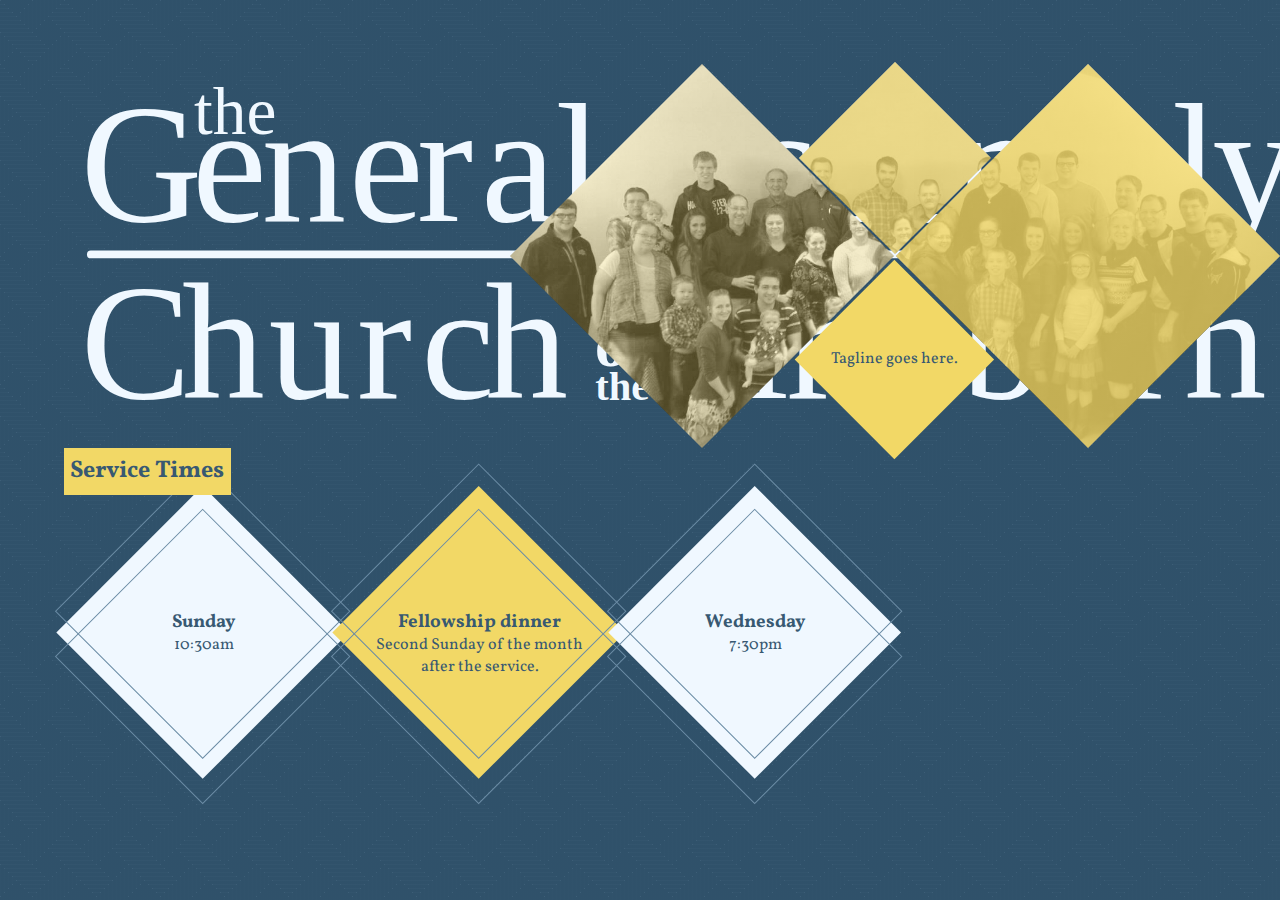
==== index.html @ 7e78c0d9 "Added triangles designs" ====
<!DOCTYPE html>
<html lang="en">
	<head>
	<meta charset="utf-8">
	<meta name="viewport" content="width=device-width, initial-scale=1">
	<link rel="stylesheet" type="text/css" href="/_styles/styles.css">
	<link href="https://fonts.googleapis.com/css?family=Vollkorn:400,700" rel="stylesheet">
	</head>
	<body>
		<header id="site-header">
			<img class="logo" src="_images/logo.svg">
		</header>
		<main>
			<!--<div id="hero">
				<img class="hero-img" src="_images/hero-home.jpeg">
				<div class="overlay">
					<p>We've begun our church building project!</p>
					<p>Donate to help us complete it.</p>
					<button>Donate</button>
				</div>
			</div>-->
			<div class="diamonds">
				<div class="d1"></div>
				<div class="d2"></div>
				<div class="d3"></div>
				<div class="d4">
					<div>
					<p>Tagline goes here.</p>
					</div>
				</div>
			</div>
			<div>
				<h2>Service Times</h2>
				<table class="diamonds-table">
				  <tr>
				    <td><div><h3>Sunday</h3></div></td>
				    <td><div><p>10:30am</p></div></td>
				  </tr>
				  <tr>
				    <td><div><h3>Wednesday</h3></div></td>
				    <td><div><p>7:30pm</p></div></td>
				  </tr>
				  <tr>
				    <td><div><h3>Fellowship dinner</h3></div></td>
				    <td><div><p>Second Sunday of the month after the service.</p></div></td>
				  </tr>
				</table>
			</div>
			<!--<div class="diamonds">
				<div class="vcard">
					<h2>Location</h2>
				  <p class="org"><strong>The General Assembly and Church of the Firstborn</strong></p>
				  <p class="adr">
				    <span class="street-address">305 S 8th St.</span>
				    <span class="locality">Yale</span>, 
				    <span class="region">Oaklahoma</span>
				    <span class="postal-code">74085</span>
				 	</p>
				</div>
				<div>
				 	<iframe src="https://www.google.com/maps/embed?pb=!1m18!1m12!1m3!1d3223.251184837638!2d-96.71111628472934!3d36.111737780096064!2m3!1f0!2f0!3f0!3m2!1i1024!2i768!4f13.1!3m3!1m2!1s0x87b13fa9a3fd75c5%3A0x2003d15800d195f0!2sGeneral+Assembly+and+Church+of+the+Firstborn!5e0!3m2!1sen!2sus!4v1497456860433" width="100%" height="450" frameborder="0" style="border:0" allowfullscreen></iframe>
				 </div>
			</div>
			<div>
				<h2>Bishops</h2>
				<ul>
					<li>Bro David Eller</li>
					<li>Bro David Thompson</li>
					<li>Bro Devin Greenfield</li>
				</ul>
			</div>-->
			<!--<div id="beliefs">
				<h2>We Believe</h2>
				<table>
				  <tr>
				    <td>The name of God's church is recognized in heaven</td>
				    <td>Hebrews 12:23</td>
				  </tr>
				  <tr>
				    <td>Jesus talking to Peter about the church</td>
				    <td>Matthew 16:15-20</td>
				  </tr>
				  <tr>
				    <td>Born of water and the Spirit</td>
				    <td>John 3:1-8</td>
				  </tr>
				  <tr>
				    <td>Repentence and baptism</td>
				    <td>Acts 2:38-39</td>
				  </tr>
				  <tr>
				    <td>Baptism</td>
				    <td>Matthew 28:18-20</td>
				  </tr>
				  <tr>
				    <td>Holy Ghost given by laying on of the Apostles' hands</td>
				    <td>Acts 19:1-8, Acts 8:1-24</td>
				  </tr>
				  <tr>
				    <td>Foot washing</td>
				    <td>John 13:1-18</td>
				  </tr>
				  <tr>
				    <td>Nine spiritual gifts</td>
				    <td>1 Corinthians 12:8-10</td>
				  </tr>
				  <tr>
				    <td>If sick, call for the elders</td>
				    <td>2 Corinthians 13:12, 1 Thessalonians 5:26</td>
				  </tr>
				  <tr>
				    <td>Meekness</td>
				    <td>Matthew 5:1-20</td>
				  </tr>
				  <tr>
				    <td>Five ministering gifts: apostles, prophets, evangelists, pastors, and teachers</td>
				    <td>Ephesians 4:11-17</td>
				  </tr>
				  <tr>
				    <td>Penalty for adding to or taking from the Word</td>
				    <td>Revelation 22:18-21</td>
				  </tr>
				  <tr>
				    <td>Faith comes by hearing</td>
				    <td>Romans 10:9-18</td>
				  </tr>
				  <tr>
				    <td>Be doers of the Word</td>
				    <td>James 1:21-27</td>
				  </tr>
				  <tr>
				    <td>If you love Jesus keep his commandments</td>
				    <td>John 14:15-21</td>
				  </tr>
				  <tr>
				    <td>Principles of the doctrine of Christ</td>
				    <td>Hebrews 6:1-3</td>
				  </tr>
				  <tr>
				    <td>One straight and narrow way</td>
				    <td>Matthew 7:13-27</td>
				  </tr>
				  <tr>
				    <td>The five signs that follow the believers</td>
				    <td>Mark 16:17-18</td>
				  </tr>
				  <tr>
				    <td>The Lord cometh quickly</td>
				    <td>Revelation 22:7-14</td>
				  </tr>
				</table>
			</div>-->
		</main>
		<footer>
		</footer>
		<script>
			var refTagger = {
				settings: {
					bibleVersion: "KJV",			
					socialSharing: []
				}
			};
			(function(d, t) {
				var g = d.createElement(t), s = d.getElementsByTagName(t)[0];
				g.src = "//api.reftagger.com/v2/RefTagger.js";
				s.parentNode.insertBefore(g, s);
			}(document, "script"));
		</script>
	</body>
</html>
---- _styles/styles.css ----
* {
	-webkit-margin-before: 0;
  -webkit-margin-after: 0;
}
body {
	margin: 0;
	font-family: 'Vollkorn', serif;
	background: linear-gradient(
      rgba(47,89,120, .8),
      rgba(47,89,120, .8)
    ), url(../_images/pixel-weave.png);
	/*display: flex;
	flex-wrap: wrap;*/
}
main {
	width: 100%;
	/*display: flex;
	flex-wrap: wrap;
	justify-content: space-around;*/
}
h2 {
  position: relative;
  z-index: 1;
  left: 5%;
  color: #385972;
  background-color: #F2D866;
  padding: .4rem;
  display: inline-block;
}
.diamonds {
	margin-top: 4rem;
	padding-bottom: 30%;
  width: 100%;
}
.d1, .d2, .d3 {
	background-size: 200%;
  background-image: url(../_images/congregation.jpg);
  width: 30%;
  padding-bottom: 30%;
  display: inline-block;
  position: absolute;
  clip-path: polygon(50% 0%, 100% 50%, 50% 100%, 0% 50%);
}
.d1 {
	background: linear-gradient(
      rgba(242,216,102,.3),
      rgba(242,216,102,.3)
    ), url(../_images/congregation.jpg);
	background-size: 200%;
	background-position: left center;
  right: 30%;
  margin-right: 2px;
}
.d2 {
	background: linear-gradient(
      rgba(242,216,102,.7),
      rgba(242,216,102,.7)
    ), url(../_images/congregation.jpg);
	background-size: 400%;
  background-position: center 24.4%;
  width: 15%;
  padding-bottom: 15%;
  right: 22.5%;
  margin-top: -2px;
  margin-right: 1px;
}
.d3 {
	background: linear-gradient(
      rgba(242,216,102,.8),
      rgba(242,216,102,.8)
    ), url(../_images/congregation.jpg);
	background-size: 200%;
	background-position: center right;
	right: 0;
}
.d4 {
	display: inline-block;
  position: absolute;
  background: #F2D866;
  transform: rotate(45deg);
  width: 11%;
  padding-bottom: 11%;
  right: 24.6%;
  margin-top: 17.6%;
}
.d4 > div {
	color: #385972;
  display: flex;
  flex-direction: column;
  justify-content: center;
  position: absolute;
  width: 100%;
  height: 100%;
  transform: rotate(-45deg);
  text-align: center;
}
.diamonds-table {
	display: block;
	margin-left: 4rem;
	margin-right: 4rem;
}
.diamonds-table tbody {
	display: flex;

}
.diamonds-table tr {
	margin: 3%;
  display: inline-block;
  background-color: aliceblue;
  width: 18%;
  padding-bottom: 18%;
  position: relative;
  transform: rotate(45deg);
}
.diamonds-table tr:before, .diamonds-table tr:after {
  content: "";
  border: #6B8CA5 solid 1px;
  position: fixed;
  height: 100%;
  width: 100%;
  clip-path: none;
  margin: 1rem;
}
.diamonds-table tr:after {
	margin: -1rem;
}
.diamonds-table tr:first-of-type {
  order: 1;
}
.diamonds-table tr:nth-of-type(2) {
  order: 3;
}
.diamonds-table tr:last-of-type {
  order: 2;
  background-color: #F2D866;
}

.diamonds-table td {
	color: #385972;
	height: 100%;
  width: 100%;
  position: absolute;
  text-align: center;
  vertical-align: text-bottom;
  transform: rotate(-45deg);
}
.diamonds-table td > div {
	position: absolute;
  height: 50%;
  width: 100%;
  display: flex;
  flex-direction: column;
  justify-content: flex-end;
}
.diamonds-table td:last-child > div {
	justify-content: flex-start;
	bottom: 0;
}
#site-header {
	display: flex;
	position: absolute;
  width: 100%;
  left: 4%;
}
#site-header .logo {
	flex-basis: 20%;
	margin: 1rem;
}
#hero {
	flex-basis: 100%;
}
.hero-img {
	width: 100%;
  height: 100vh;
  object-fit: cover;
}
.overlay {
  position: absolute;
  right: 0;
  bottom: 0;
  width: auto;
  margin: 2rem;
  padding: 2rem;
  background-color: rgba(0,0,0,.6);
  color: #fff;
}
main > div {
	flex-basis: 28%;
}
#beliefs {
	flex-basis: 94%;
}
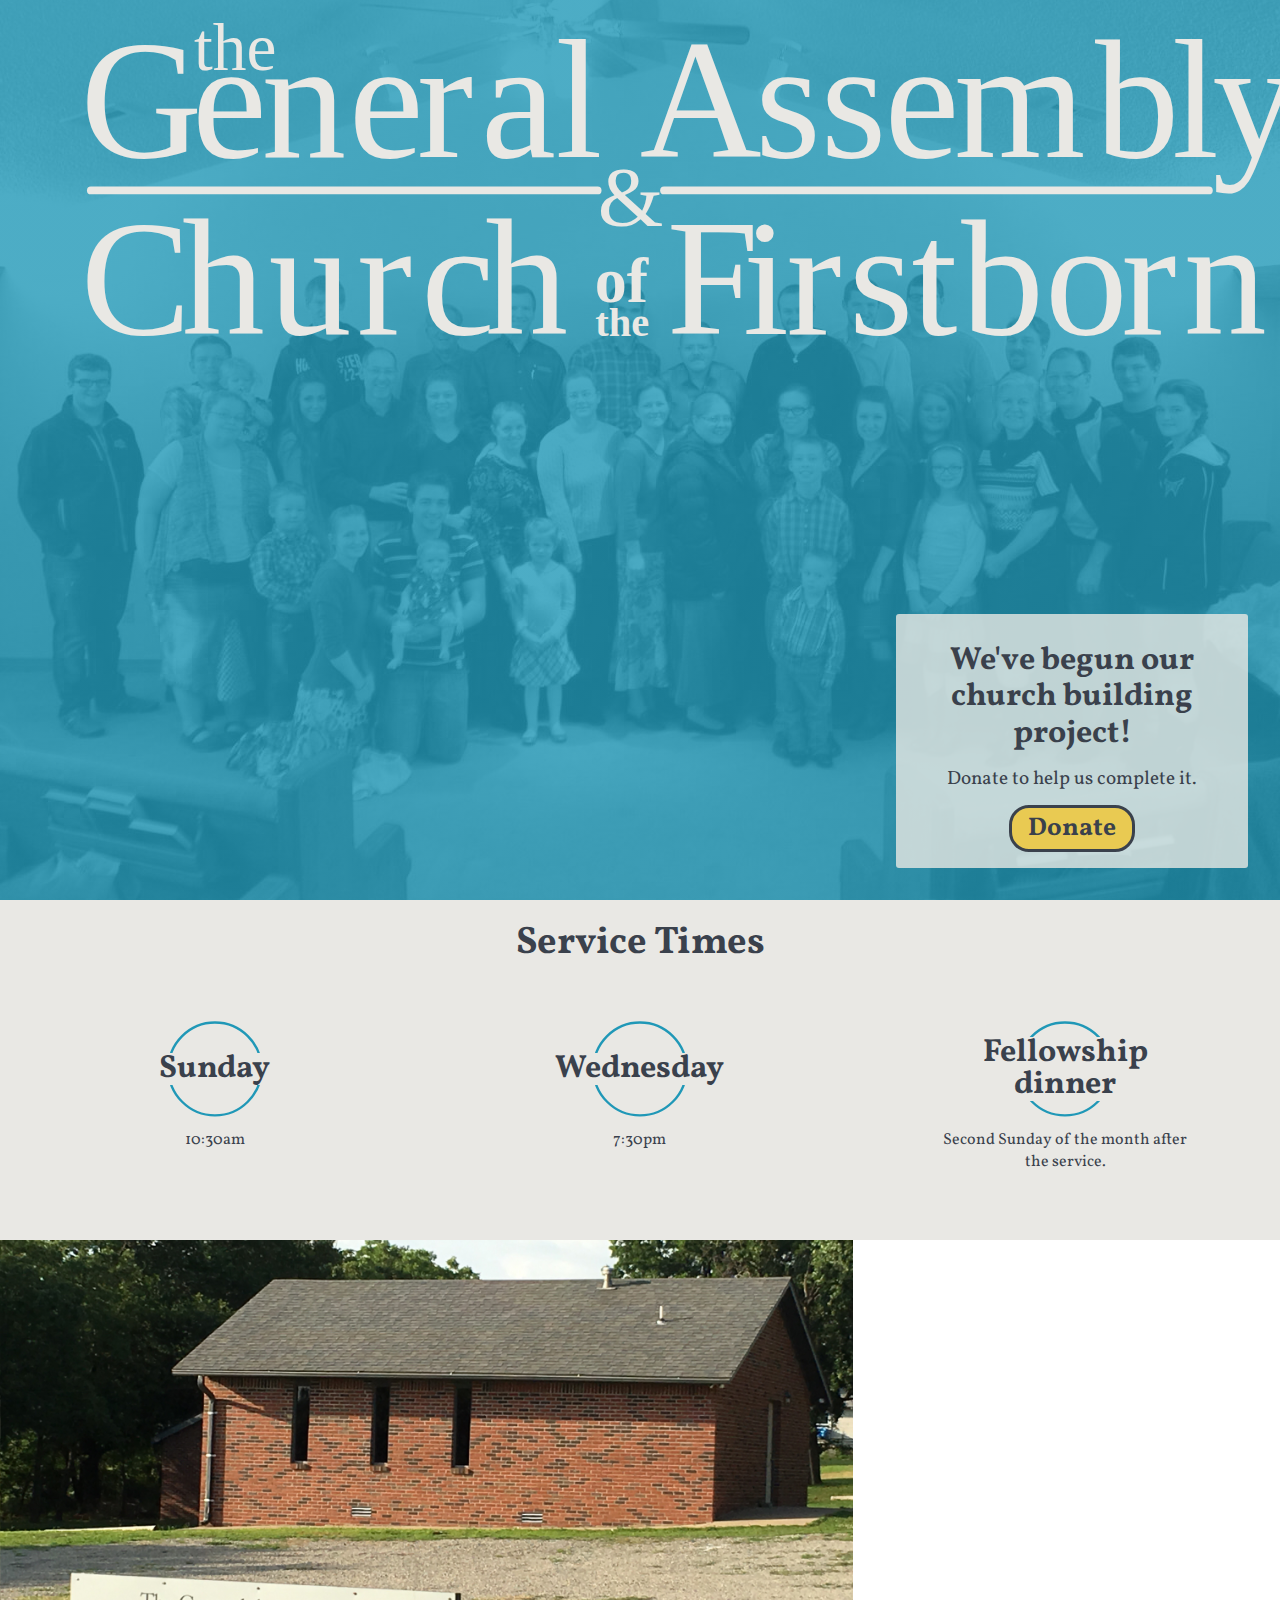
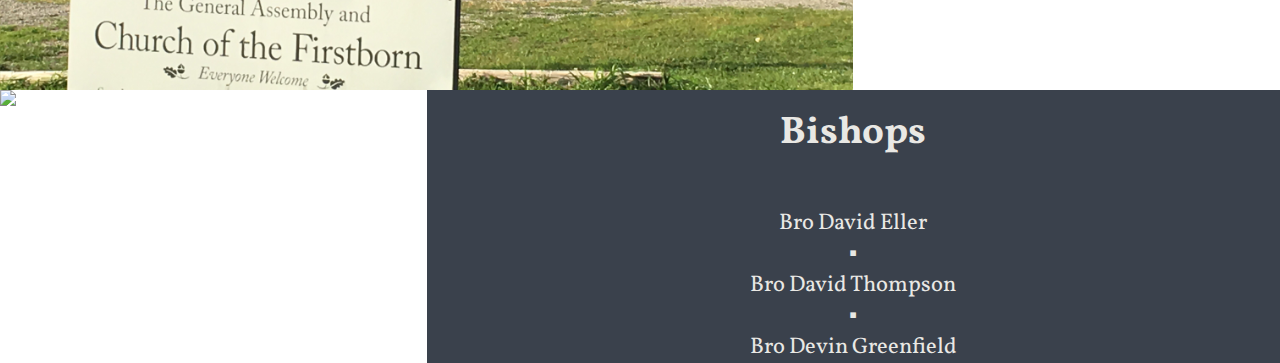
==== commit 77f37833: "Removed traingles" ====
--- a/index.html
+++ b/index.html
@@ -11,64 +11,44 @@
 			<img class="logo" src="_images/logo.svg">
 		</header>
 		<main>
-			<!--<div id="hero">
-				<img class="hero-img" src="_images/hero-home.jpeg">
+			<div id="hero">
 				<div class="overlay">
-					<p>We've begun our church building project!</p>
+					<p><strong>We've begun our church building project!</strong></p>
 					<p>Donate to help us complete it.</p>
 					<button>Donate</button>
 				</div>
-			</div>-->
-			<div class="diamonds">
-				<div class="d1"></div>
-				<div class="d2"></div>
-				<div class="d3"></div>
-				<div class="d4">
-					<div>
-					<p>Tagline goes here.</p>
-					</div>
-				</div>
 			</div>
-			<div>
+			<div id="services">
 				<h2>Service Times</h2>
-				<table class="diamonds-table">
+				<table>
 				  <tr>
 				    <td><div><h3>Sunday</h3></div></td>
-				    <td><div><p>10:30am</p></div></td>
+				    <td><p>10:30am</p></td>
 				  </tr>
 				  <tr>
 				    <td><div><h3>Wednesday</h3></div></td>
-				    <td><div><p>7:30pm</p></div></td>
+				    <td><p>7:30pm</p></td>
 				  </tr>
 				  <tr>
 				    <td><div><h3>Fellowship dinner</h3></div></td>
-				    <td><div><p>Second Sunday of the month after the service.</p></div></td>
+				    <td><p>Second Sunday of the month after the service.</p></td>
 				  </tr>
 				</table>
 			</div>
-			<!--<div class="diamonds">
-				<div class="vcard">
-					<h2>Location</h2>
-				  <p class="org"><strong>The General Assembly and Church of the Firstborn</strong></p>
-				  <p class="adr">
-				    <span class="street-address">305 S 8th St.</span>
-				    <span class="locality">Yale</span>, 
-				    <span class="region">Oaklahoma</span>
-				    <span class="postal-code">74085</span>
-				 	</p>
-				</div>
-				<div>
-				 	<iframe src="https://www.google.com/maps/embed?pb=!1m18!1m12!1m3!1d3223.251184837638!2d-96.71111628472934!3d36.111737780096064!2m3!1f0!2f0!3f0!3m2!1i1024!2i768!4f13.1!3m3!1m2!1s0x87b13fa9a3fd75c5%3A0x2003d15800d195f0!2sGeneral+Assembly+and+Church+of+the+Firstborn!5e0!3m2!1sen!2sus!4v1497456860433" width="100%" height="450" frameborder="0" style="border:0" allowfullscreen></iframe>
-				 </div>
+			<div id="location" class="vcard">
 			</div>
-			<div>
+			<iframe src="https://www.google.com/maps/embed?pb=!1m18!1m12!1m3!1d3223.251184837638!2d-96.71111628472934!3d36.111737780096064!2m3!1f0!2f0!3f0!3m2!1i1024!2i768!4f13.1!3m3!1m2!1s0x87b13fa9a3fd75c5%3A0x2003d15800d195f0!2sGeneral+Assembly+and+Church+of+the+Firstborn!5e0!3m2!1sen!2sus!4v1497456860433" width="100%" height="450" frameborder="0" style="border:0" allowfullscreen></iframe>
+			<div id="bishops-photo">
+				<img src="/_images/bishops.jpg">
+			</div>
+			<div id="bishops-list">
 				<h2>Bishops</h2>
 				<ul>
 					<li>Bro David Eller</li>
 					<li>Bro David Thompson</li>
 					<li>Bro Devin Greenfield</li>
 				</ul>
-			</div>-->
+			</div>
 			<!--<div id="beliefs">
 				<h2>We Believe</h2>
 				<table>
--- a/_styles/styles.css
+++ b/_styles/styles.css
@@ -2,159 +2,46 @@
 	-webkit-margin-before: 0;
   -webkit-margin-after: 0;
 }
+img {
+	max-width: 100%;
+	width: 100%;
+}
 body {
 	margin: 0;
 	font-family: 'Vollkorn', serif;
-	background: linear-gradient(
+	/*background: linear-gradient(
       rgba(47,89,120, .8),
       rgba(47,89,120, .8)
-    ), url(../_images/pixel-weave.png);
-	/*display: flex;
-	flex-wrap: wrap;*/
+    ), url(../_images/pixel-weave.png);*/
+	display: flex;
+	flex-wrap: wrap;
+}
+h2 {
+  text-align: center;
+  font-size: 2.4rem;
+  margin-top: 1rem;
+  margin-bottom: .6rem;
+  color: #3a414c;
+}
+button {
+	background-color: #e9ca52;
+  border-radius: 20px;
+  border: 3px solid #3a414c;
+  font-size: 1.6rem;
+  padding: .2rem 1rem;
+  font-family: 'Vollkorn', serif;
+  font-weight: bold;
+  color: #3a414c;
 }
 main {
 	width: 100%;
-	/*display: flex;
+	display: flex;
 	flex-wrap: wrap;
-	justify-content: space-around;*/
+	justify-content: space-around;
 }
-h2 {
-  position: relative;
-  z-index: 1;
-  left: 5%;
-  color: #385972;
-  background-color: #F2D866;
-  padding: .4rem;
-  display: inline-block;
-}
-.diamonds {
-	margin-top: 4rem;
-	padding-bottom: 30%;
-  width: 100%;
-}
-.d1, .d2, .d3 {
-	background-size: 200%;
-  background-image: url(../_images/congregation.jpg);
-  width: 30%;
-  padding-bottom: 30%;
-  display: inline-block;
-  position: absolute;
-  clip-path: polygon(50% 0%, 100% 50%, 50% 100%, 0% 50%);
-}
-.d1 {
-	background: linear-gradient(
-      rgba(242,216,102,.3),
-      rgba(242,216,102,.3)
-    ), url(../_images/congregation.jpg);
-	background-size: 200%;
-	background-position: left center;
-  right: 30%;
-  margin-right: 2px;
-}
-.d2 {
-	background: linear-gradient(
-      rgba(242,216,102,.7),
-      rgba(242,216,102,.7)
-    ), url(../_images/congregation.jpg);
-	background-size: 400%;
-  background-position: center 24.4%;
-  width: 15%;
-  padding-bottom: 15%;
-  right: 22.5%;
-  margin-top: -2px;
-  margin-right: 1px;
-}
-.d3 {
-	background: linear-gradient(
-      rgba(242,216,102,.8),
-      rgba(242,216,102,.8)
-    ), url(../_images/congregation.jpg);
-	background-size: 200%;
-	background-position: center right;
-	right: 0;
-}
-.d4 {
-	display: inline-block;
-  position: absolute;
-  background: #F2D866;
-  transform: rotate(45deg);
-  width: 11%;
-  padding-bottom: 11%;
-  right: 24.6%;
-  margin-top: 17.6%;
-}
-.d4 > div {
-	color: #385972;
-  display: flex;
-  flex-direction: column;
-  justify-content: center;
-  position: absolute;
-  width: 100%;
-  height: 100%;
-  transform: rotate(-45deg);
-  text-align: center;
-}
-.diamonds-table {
-	display: block;
-	margin-left: 4rem;
-	margin-right: 4rem;
-}
-.diamonds-table tbody {
-	display: flex;
-
-}
-.diamonds-table tr {
-	margin: 3%;
-  display: inline-block;
-  background-color: aliceblue;
-  width: 18%;
-  padding-bottom: 18%;
-  position: relative;
-  transform: rotate(45deg);
-}
-.diamonds-table tr:before, .diamonds-table tr:after {
-  content: "";
-  border: #6B8CA5 solid 1px;
-  position: fixed;
-  height: 100%;
-  width: 100%;
-  clip-path: none;
-  margin: 1rem;
-}
-.diamonds-table tr:after {
-	margin: -1rem;
-}
-.diamonds-table tr:first-of-type {
-  order: 1;
-}
-.diamonds-table tr:nth-of-type(2) {
-  order: 3;
-}
-.diamonds-table tr:last-of-type {
-  order: 2;
-  background-color: #F2D866;
-}
-
-.diamonds-table td {
-	color: #385972;
-	height: 100%;
-  width: 100%;
-  position: absolute;
-  text-align: center;
-  vertical-align: text-bottom;
-  transform: rotate(-45deg);
-}
-.diamonds-table td > div {
-	position: absolute;
-  height: 50%;
-  width: 100%;
-  display: flex;
-  flex-direction: column;
-  justify-content: flex-end;
-}
-.diamonds-table td:last-child > div {
-	justify-content: flex-start;
-	bottom: 0;
+main > div, main > iframe {
+	flex: 1;
+	flex-basis: 33.333%;
 }
 #site-header {
 	display: flex;
@@ -168,11 +55,13 @@
 }
 #hero {
 	flex-basis: 100%;
-}
-.hero-img {
-	width: 100%;
-  height: 100vh;
-  object-fit: cover;
+	height: 100vh;
+	background: linear-gradient(
+      rgba(32,152,183, .8),
+      rgba(32,152,183, .8)
+    ), url('../_images/hero-home.jpg');
+	background-size: cover;
+	background-position: center;
 }
 .overlay {
   position: absolute;
@@ -180,13 +69,92 @@
   bottom: 0;
   width: auto;
   margin: 2rem;
-  padding: 2rem;
-  background-color: rgba(0,0,0,.6);
-  color: #fff;
+  padding: 1rem;
+  text-align: center;
+  background-color: rgba(233,232,228,.8);
+  color: #3a414c;
+  border-radius: 3px;
 }
-main > div {
-	flex-basis: 28%;
+.overlay p {
+	max-width: 20rem;
+  margin-top: .8rem;
+  font-size: 1.2rem;
+  margin-bottom: .8rem;
 }
-#beliefs {
-	flex-basis: 94%;
+.overlay strong {
+	font-size: 2rem;
+	line-height: 1.15;
 }
+#services {
+	flex-basis: 100%;
+	background-color: #e9e8e4;
+}
+#services table {
+	width: 100%;
+	margin-bottom: 4rem;
+  margin-top: 3rem;
+}
+#services tbody {
+	display: flex;
+	justify-content: space-around;
+}
+#services tr {
+	flex-basis: 33.333%;
+}
+#services td {
+	display: block;
+	color: #3a414c;
+	text-align: center;
+}
+#services td > div {
+  width: 100%;
+  height: 6rem;
+  display: flex;
+  flex-direction: column;
+  justify-content: center;
+  background-image: url('../_images/circle.svg');
+  background-position: center;
+  background-repeat: no-repeat;
+  background-size: contain;
+}
+#services p {
+	width: 80%;
+	max-width: 16rem;
+	margin-left: auto;
+	margin-right: auto;
+	margin-top: .6rem;
+}
+#services h3 {
+	font-size: 2rem;
+  text-align: center;
+  background: #e9e8e4;
+  line-height: 1;
+  max-width: 16rem;
+  margin-right: auto;
+  margin-left: auto;
+}
+#location {
+	flex-basis: 66.666%;
+	background: url('../_images/exterior.jpg');
+	background-size: cover;
+	background-position: center;
+}
+#bishops-list {
+	flex-basis: 66.666%;
+	background-color: #3a414c;
+	color: #e9e8e4;
+}
+#bishops-list h2 {
+	color: #e9e8e4;
+}
+#bishops-list ul {
+	list-style: none;
+	-webkit-padding-start: 0;
+	text-align: center;
+	font-size: 1.4rem;
+	margin-top: 3rem;
+}
+#bishops-list li:not(:first-of-type):before {
+	content: "\025AA";
+  display: block;
+}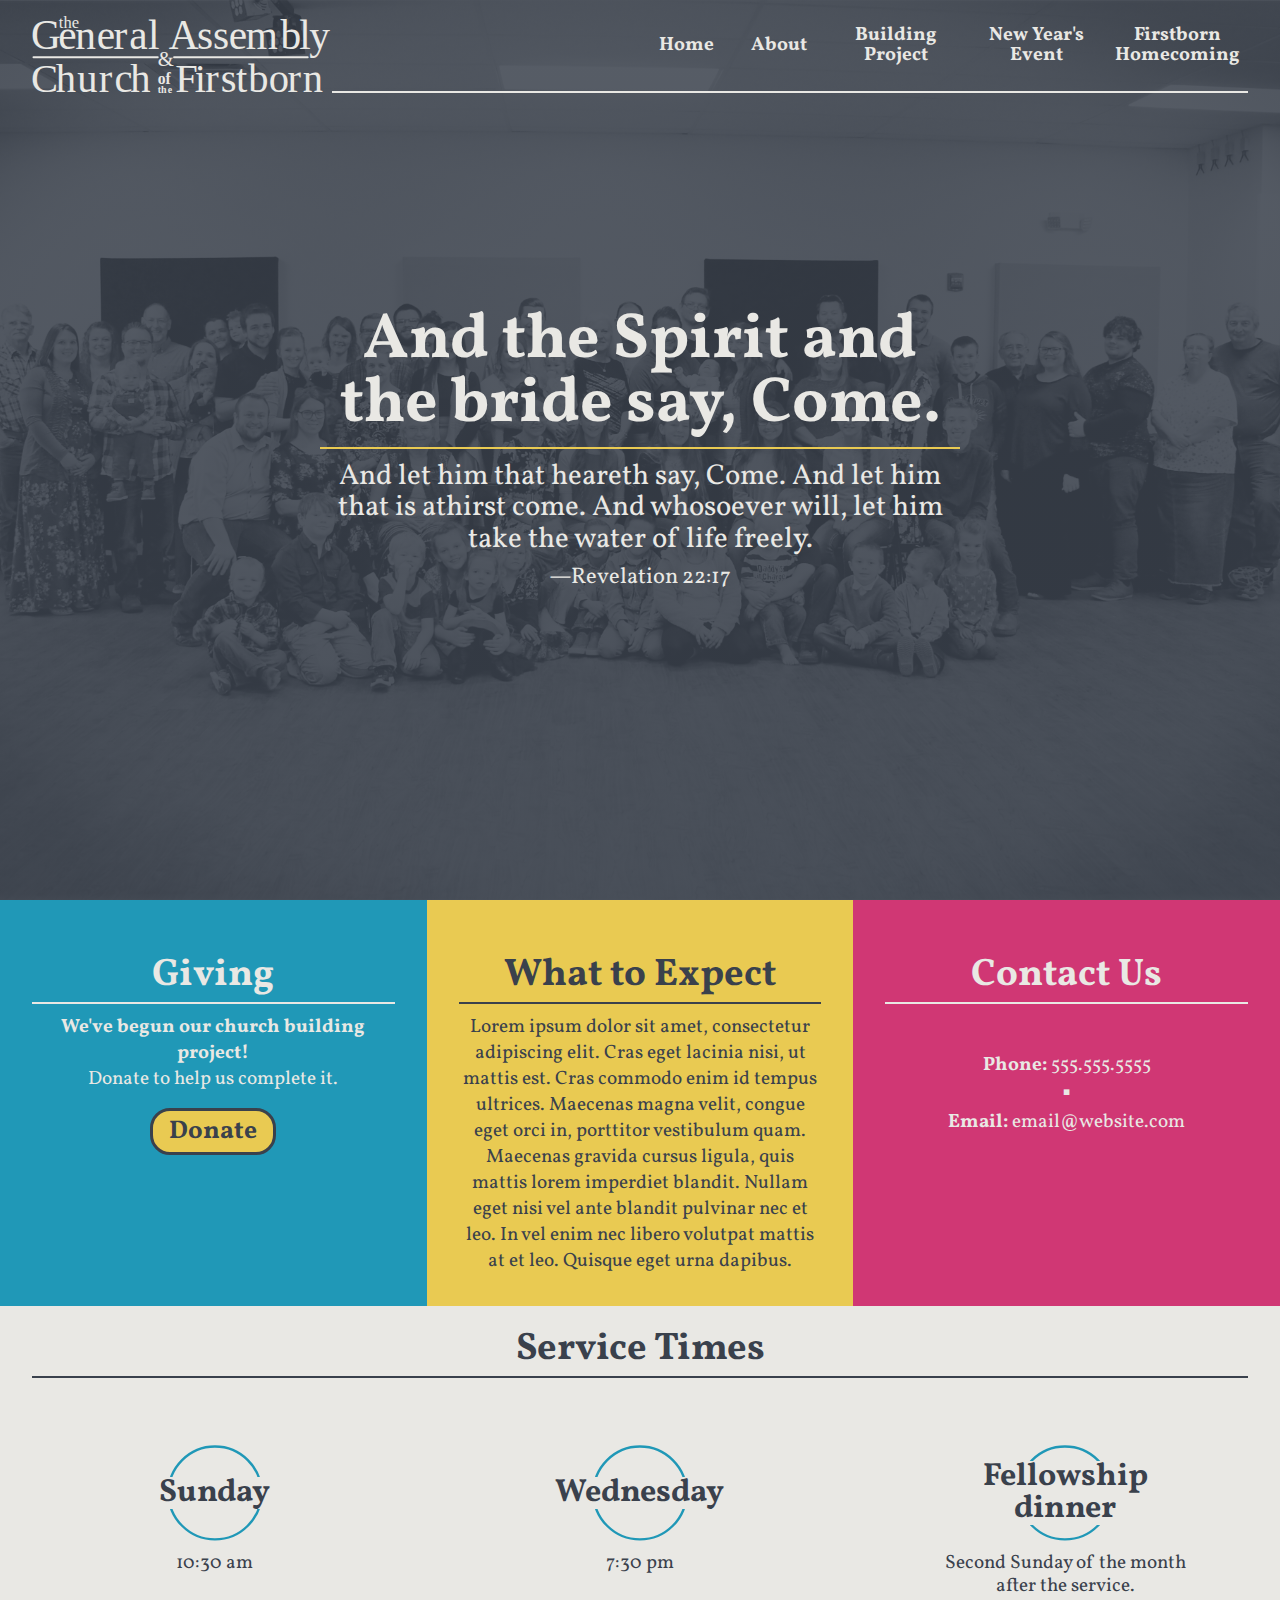
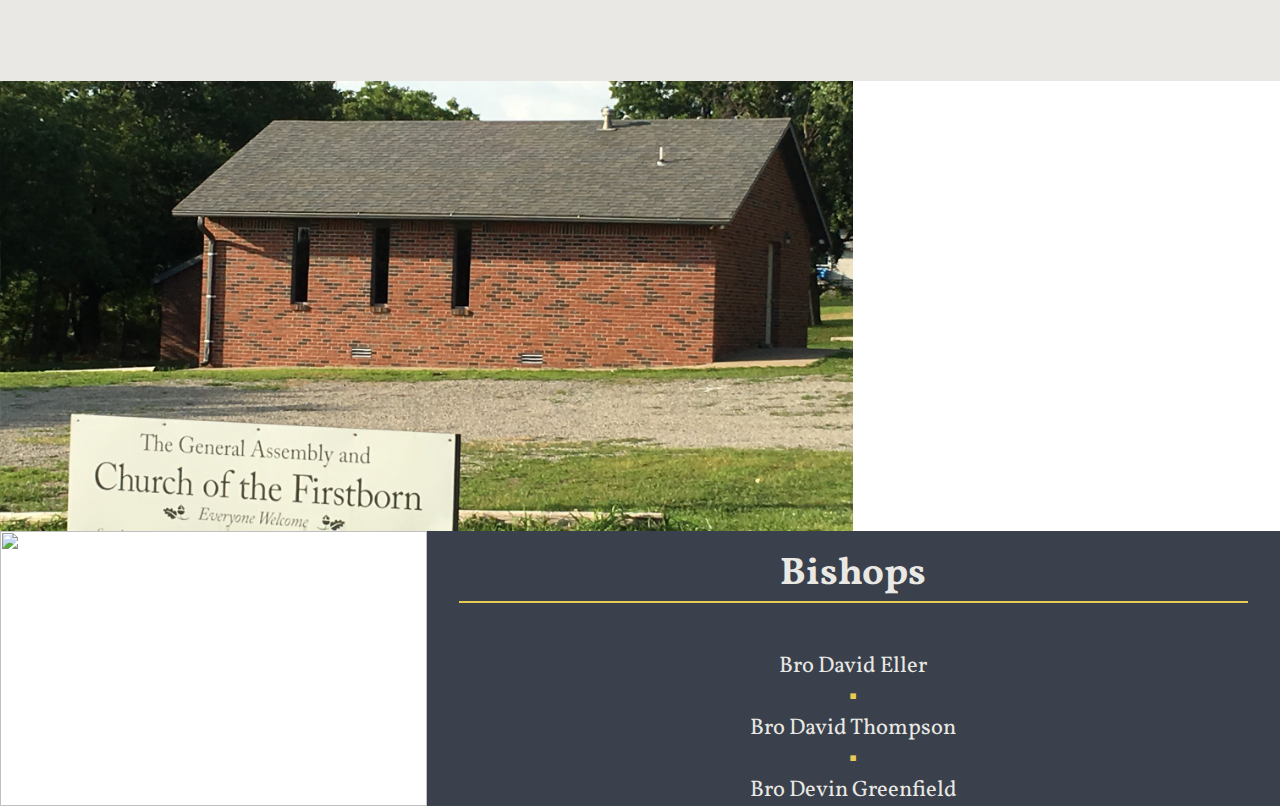
==== commit 5e0786bb: "Changed home page styles" ====
--- a/index.html
+++ b/index.html
@@ -6,16 +6,48 @@
 	<link rel="stylesheet" type="text/css" href="/_styles/styles.css">
 	<link href="https://fonts.googleapis.com/css?family=Vollkorn:400,700" rel="stylesheet">
 	</head>
-	<body>
+	<body id="home">
 		<header id="site-header">
-			<img class="logo" src="_images/logo.svg">
+			<div>
+				<a href="/" class="logo-link">
+					<img class="logo" src="/_images/logo.svg">
+				</a>
+				<nav>
+					<ul>
+						<li><a href="/">Home</a></li>
+						<li><a href="/about">About</a></li>
+						<li><a href="/building">Building Project</a></li>
+						<li><a href="/new-years">New Year's Event</a></li>
+						<li><a href="/homecoming">Firstborn Homecoming</a></li>
+					</ul>
+				</nav>
+			</div>
 		</header>
 		<main>
 			<div id="hero">
-				<div class="overlay">
+				<h1>And the Spirit and the bride say, Come.<span class="sub-title">And let him that heareth say, Come. And let him that is athirst come. And whosoever will, let him take the water of life freely.<span class="reference">&mdash;Revelation 22:17</span></span></h1>
+			</div>
+			<div class="info">
+				<div>
+					<h2>Giving</h2>
 					<p><strong>We've begun our church building project!</strong></p>
 					<p>Donate to help us complete it.</p>
 					<button>Donate</button>
+				</div>
+				<div>
+					<h2>What to Expect</h2>
+					<p>Lorem ipsum dolor sit amet, consectetur adipiscing elit. Cras eget lacinia nisi, ut mattis est. Cras commodo enim id tempus ultrices. Maecenas magna velit, congue eget orci in, porttitor vestibulum quam. Maecenas gravida cursus ligula, quis mattis lorem imperdiet blandit. Nullam eget nisi vel ante blandit pulvinar nec et leo. In vel enim nec libero volutpat mattis at et leo. Quisque eget urna dapibus.</p>
+				</div>
+				<div>
+					<h2>Contact Us</h2>
+					<ul class="list-square">
+						<li>
+							<p><strong>Phone:</strong> 555.555.5555</p>
+						</li>
+						<li>
+							<p><strong>Email:</strong> email@website.com</p>
+						</li>
+					</ul>
 				</div>
 			</div>
 			<div id="services">
@@ -23,11 +55,11 @@
 				<table>
 				  <tr>
 				    <td><div><h3>Sunday</h3></div></td>
-				    <td><p>10:30am</p></td>
+				    <td><p>10:30 am</p></td>
 				  </tr>
 				  <tr>
 				    <td><div><h3>Wednesday</h3></div></td>
-				    <td><p>7:30pm</p></td>
+				    <td><p>7:30 pm</p></td>
 				  </tr>
 				  <tr>
 				    <td><div><h3>Fellowship dinner</h3></div></td>
@@ -43,108 +75,12 @@
 			</div>
 			<div id="bishops-list">
 				<h2>Bishops</h2>
-				<ul>
+				<ul class="list-square">
 					<li>Bro David Eller</li>
 					<li>Bro David Thompson</li>
 					<li>Bro Devin Greenfield</li>
 				</ul>
 			</div>
-			<!--<div id="beliefs">
-				<h2>We Believe</h2>
-				<table>
-				  <tr>
-				    <td>The name of God's church is recognized in heaven</td>
-				    <td>Hebrews 12:23</td>
-				  </tr>
-				  <tr>
-				    <td>Jesus talking to Peter about the church</td>
-				    <td>Matthew 16:15-20</td>
-				  </tr>
-				  <tr>
-				    <td>Born of water and the Spirit</td>
-				    <td>John 3:1-8</td>
-				  </tr>
-				  <tr>
-				    <td>Repentence and baptism</td>
-				    <td>Acts 2:38-39</td>
-				  </tr>
-				  <tr>
-				    <td>Baptism</td>
-				    <td>Matthew 28:18-20</td>
-				  </tr>
-				  <tr>
-				    <td>Holy Ghost given by laying on of the Apostles' hands</td>
-				    <td>Acts 19:1-8, Acts 8:1-24</td>
-				  </tr>
-				  <tr>
-				    <td>Foot washing</td>
-				    <td>John 13:1-18</td>
-				  </tr>
-				  <tr>
-				    <td>Nine spiritual gifts</td>
-				    <td>1 Corinthians 12:8-10</td>
-				  </tr>
-				  <tr>
-				    <td>If sick, call for the elders</td>
-				    <td>2 Corinthians 13:12, 1 Thessalonians 5:26</td>
-				  </tr>
-				  <tr>
-				    <td>Meekness</td>
-				    <td>Matthew 5:1-20</td>
-				  </tr>
-				  <tr>
-				    <td>Five ministering gifts: apostles, prophets, evangelists, pastors, and teachers</td>
-				    <td>Ephesians 4:11-17</td>
-				  </tr>
-				  <tr>
-				    <td>Penalty for adding to or taking from the Word</td>
-				    <td>Revelation 22:18-21</td>
-				  </tr>
-				  <tr>
-				    <td>Faith comes by hearing</td>
-				    <td>Romans 10:9-18</td>
-				  </tr>
-				  <tr>
-				    <td>Be doers of the Word</td>
-				    <td>James 1:21-27</td>
-				  </tr>
-				  <tr>
-				    <td>If you love Jesus keep his commandments</td>
-				    <td>John 14:15-21</td>
-				  </tr>
-				  <tr>
-				    <td>Principles of the doctrine of Christ</td>
-				    <td>Hebrews 6:1-3</td>
-				  </tr>
-				  <tr>
-				    <td>One straight and narrow way</td>
-				    <td>Matthew 7:13-27</td>
-				  </tr>
-				  <tr>
-				    <td>The five signs that follow the believers</td>
-				    <td>Mark 16:17-18</td>
-				  </tr>
-				  <tr>
-				    <td>The Lord cometh quickly</td>
-				    <td>Revelation 22:7-14</td>
-				  </tr>
-				</table>
-			</div>-->
 		</main>
-		<footer>
-		</footer>
-		<script>
-			var refTagger = {
-				settings: {
-					bibleVersion: "KJV",			
-					socialSharing: []
-				}
-			};
-			(function(d, t) {
-				var g = d.createElement(t), s = d.getElementsByTagName(t)[0];
-				g.src = "//api.reftagger.com/v2/RefTagger.js";
-				s.parentNode.insertBefore(g, s);
-			}(document, "script"));
-		</script>
 	</body>
 </html>--- a/_styles/styles.css
+++ b/_styles/styles.css
@@ -15,12 +15,16 @@
     ), url(../_images/pixel-weave.png);*/
 	display: flex;
 	flex-wrap: wrap;
+	overflow-x: hidden;
+}
+main {
+	overflow: hidden;
 }
 h2 {
+	border-bottom: 2px solid #3a414c;
   text-align: center;
   font-size: 2.4rem;
-  margin-top: 1rem;
-  margin-bottom: .6rem;
+  margin: 1rem 2rem .6rem;
   color: #3a414c;
 }
 button {
@@ -31,7 +35,8 @@
   padding: .2rem 1rem;
   font-family: 'Vollkorn', serif;
   font-weight: bold;
-  color: #3a414c;
+	color: #3a414c;
+	margin: 1rem;
 }
 main {
 	width: 100%;
@@ -47,21 +52,93 @@
 	display: flex;
 	position: absolute;
   width: 100%;
-  left: 4%;
 }
 #site-header .logo {
 	flex-basis: 20%;
-	margin: 1rem;
+	margin-top: 1rem;
+}
+#site-header nav {
+	border-bottom: 2px solid #e9e8e4;
+	display: flex;
+  justify-content: flex-end;
+	align-items: center;
+	flex: 1;
+}
+#site-header > div {
+	width: 100%;
+	display: flex;
+	margin: 0 2rem;
+}
+#site-header ul {
+	list-style: none;
+	display: flex;
+	flex-wrap: wrap;
+	-webkit-padding-start: 0;
+	margin: 1rem 0;
+}
+#site-header ul a, #site-header ul a:visited {
+	font-size: 1.2rem;
+	color: #e9e8e4;
+	text-decoration: none;
+	font-weight: bold;
+}
+#site-header ul li {
+	padding: .4rem;
+	min-width: 5rem;
+	max-width: 8rem;
+	display: flex;
+	flex-direction: column;
+	justify-content: center;
+  line-height: 1;
+	text-align: center;
+	border-radius: 20px;
+}
+#site-header ul li:hover a {
+	color: #3a414c;
+}
+#site-header ul li:hover {
+	background-color: #e9ca52;
+}
+.logo-link {
+	display: flex;
+}
+h1 {
+	text-align: center;
+	color: #e9e8e4;
+	font-size: 4rem;
+	max-width: 40rem;
+	line-height: 1;
+	margin: 1rem 2rem;
+}
+.sub-title {
+	border-top: 2px solid #e9ca52;
+	margin-top: .6rem;
+	padding-top: .8rem;
+	display: block;
+	font-size: 1.8rem;
+	font-weight: normal;
+	line-height: 1.1;
+}
+.reference {
+	margin-top: .6rem;
+	display: block;
+	font-size: 1.4rem;
 }
 #hero {
 	flex-basis: 100%;
 	height: 100vh;
+}
+#home #hero {
 	background: linear-gradient(
-      rgba(32,152,183, .8),
-      rgba(32,152,183, .8)
+		rgba(58, 65, 76, .85),
+		rgba(58, 65, 76, .9)
     ), url('../_images/hero-home.jpg');
-	background-size: cover;
-	background-position: center;
+  background-size: cover;
+	background-position: center;
+	display: flex;
+	flex-direction: column;
+	justify-content: center;
+	align-items: center;
 }
 .overlay {
   position: absolute;
@@ -85,6 +162,40 @@
 	font-size: 2rem;
 	line-height: 1.15;
 }
+
+.info {
+	display: flex;
+	flex-wrap: wrap;
+}
+.info > div:nth-of-type(1) h2, .info > div:nth-of-type(3) h2 {
+	color: #e9e8e4;
+	border-bottom-color: #e9e8e4;
+}
+.info > div {
+	flex: 1;
+	padding: 2rem;
+	text-align: center;
+}
+.info > div:nth-of-type(1) {
+	background-color: rgba(32,152,183, 1);
+	color: #e9e8e4;
+}
+.info > div:nth-of-type(2) {
+	background-color: rgba(233, 202, 82, 1);
+	color: #3a414c;
+}
+.info > div:nth-of-type(3) {
+	background-color: rgba(208, 55, 116, 1);
+	color: #e9e8e4;
+}
+.info > div p {
+	font-size: 1.2rem;
+}
+.info h2 {
+	margin-left: 0;
+	margin-right: 0;
+}
+
 #services {
 	flex-basis: 100%;
 	background-color: #e9e8e4;
@@ -96,10 +207,12 @@
 }
 #services tbody {
 	display: flex;
+	flex-wrap: wrap;
 	justify-content: space-around;
 }
 #services tr {
-	flex-basis: 33.333%;
+	margin: 1rem 2rem;
+  flex: 1;
 }
 #services td {
 	display: block;
@@ -123,6 +236,8 @@
 	margin-left: auto;
 	margin-right: auto;
 	margin-top: .6rem;
+	font-size: 1.2rem;
+  line-height: 1.2;
 }
 #services h3 {
 	font-size: 2rem;
@@ -138,6 +253,7 @@
 	background: url('../_images/exterior.jpg');
 	background-size: cover;
 	background-position: center;
+	min-height: 300px;
 }
 #bishops-list {
 	flex-basis: 66.666%;
@@ -146,15 +262,119 @@
 }
 #bishops-list h2 {
 	color: #e9e8e4;
-}
-#bishops-list ul {
+	border-bottom-color: #e9ca52;
+}
+#bishops-list ul.list-square li:before {
+	color: #e9ca52;
+}
+#bishops-photo img {
+	height: 100%;
+	object-fit: cover;
+}
+ul.list-square {
 	list-style: none;
 	-webkit-padding-start: 0;
 	text-align: center;
 	font-size: 1.4rem;
 	margin-top: 3rem;
 }
-#bishops-list li:not(:first-of-type):before {
+ul.list-square li:not(:first-of-type):before {
 	content: "\025AA";
   display: block;
+}
+/*New Years*/
+#new-years #hero {
+	background: linear-gradient(
+      rgba(90,115,150, .7),
+      rgba(90,115,150, .7)
+    ), url('../_images/new-years/new-years-hero.jpg');
+    background-size: cover;
+	background-position: center;
+}
+#new-years .owl-stage {
+	background-color: black;
+}
+#about #hero {
+	background: linear-gradient(
+      rgba(90,115,150, .7),
+      rgba(90,115,150, .7)
+    ), url('../_images/about/about-hero.jpg');
+    background-size: cover;
+	background-position: center;
+}
+#building #hero {
+	background: linear-gradient(
+      rgba(90,115,150, .7),
+      rgba(90,115,150, .7)
+    ), url('../_images/building/sanctuary-facing-seats.jpg');
+    background-size: cover;
+	background-position: center;
+}
+
+.store-items {
+	display: flex;
+	justify-content: space-between;
+	list-style: none;
+	flex-wrap: wrap;
+}
+.store-items li {
+	display: flex;
+	flex-direction: column;
+	justify-content: flex-end;
+	text-align: center;
+}
+.owl-nav {
+	position: absolute;
+    bottom: 0;
+    display: flex;
+    justify-content: space-between;
+    width: 100%;
+}
+.owl-dots {
+	position: absolute;
+    bottom: 2px;
+    left: 40%;
+    width: 20%;
+}
+.owl-theme .owl-nav [class*=owl-] {
+	color: #3a414c;
+	background-color: #e9ca52;
+}
+
+@media screen and (max-width: 1000px) {
+	#site-header > div {
+		flex-direction: column;
+		align-items: center;
+	}
+}
+
+@media screen and (max-width: 700px) {
+	#site-header {
+		position: initial;
+		background-color: #3a414c;
+	}
+	#site-header nav {
+		width: 100%;
+	}
+	#site-header ul {
+    display: grid;
+    justify-items: center;
+    flex: 1;
+		grid-template-columns: repeat(auto-fill, minmax(10rem,1fr));
+	}
+	#hero {
+		max-height: 70vh;
+	}
+	h1 {
+		font-size: 3rem;
+	}
+	.sub-title {
+		font-size: 1.4rem;
+	}
+	.reference {
+		font-size: 1rem;
+	}
+	main > div, main > iframe {
+		flex-basis: 100%;
+	}
 }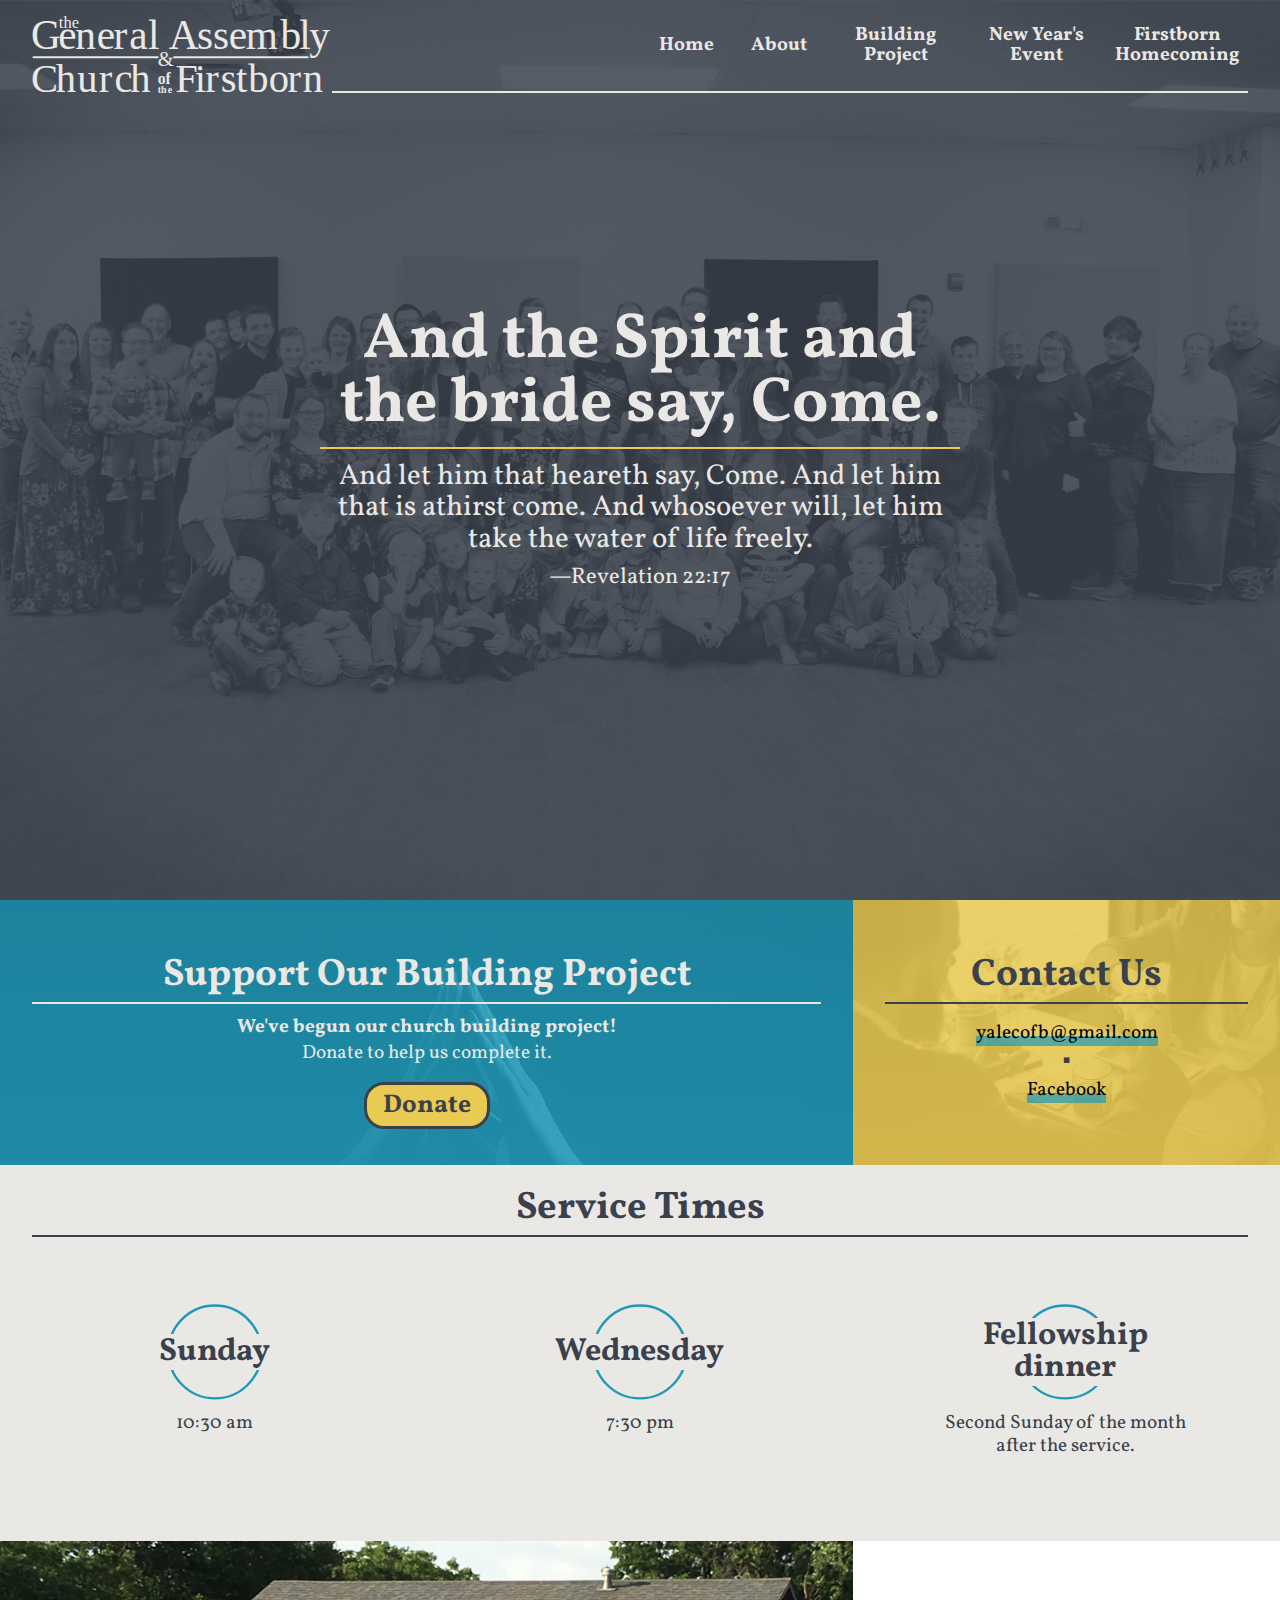
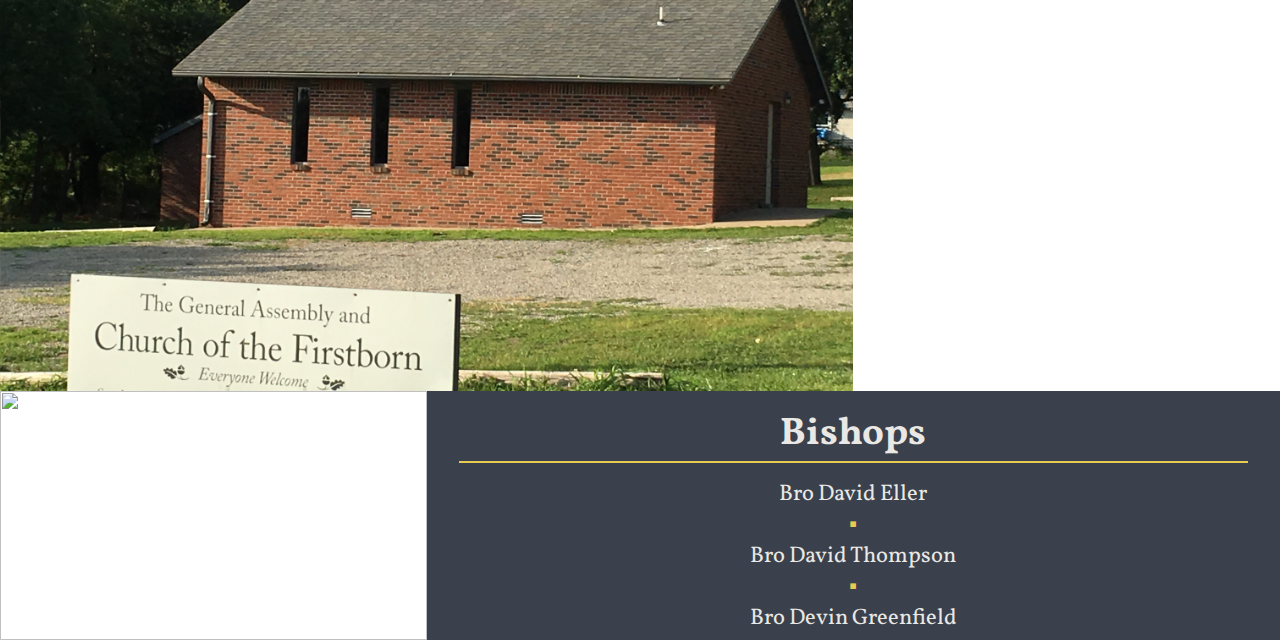
==== commit cb44dcf3: "Added PayPal link." ====
--- a/index.html
+++ b/index.html
@@ -28,26 +28,42 @@
 				<h1>And the Spirit and the bride say, Come.<span class="sub-title">And let him that heareth say, Come. And let him that is athirst come. And whosoever will, let him take the water of life freely.<span class="reference">&mdash;Revelation 22:17</span></span></h1>
 			</div>
 			<div class="info">
-				<div>
-					<h2>Giving</h2>
-					<p><strong>We've begun our church building project!</strong></p>
-					<p>Donate to help us complete it.</p>
-					<button>Donate</button>
+				<div class="info-box">
+					<div class="info-box-content">
+						<h2>Support Our Building Project</h2>
+						<p><strong>We've begun our church building project!</strong></p>
+						<p>Donate to help us complete it.</p>
+						<form class="paypal-button" action="https://www.paypal.com/cgi-bin/webscr" method="post" target="_top">
+							<input type="hidden" name="cmd" value="_donations">
+							<input type="hidden" name="business" value="Yalecofb@gmail.com">
+							<input type="hidden" name="lc" value="US">
+							<input type="hidden" name="item_name" value="Yale Church of the Firstborn">
+							<input type="hidden" name="no_note" value="0">
+							<input type="hidden" name="currency_code" value="USD">
+							<input type="hidden" name="bn" value="PP-DonationsBF:btn_donate_SM.gif:NonHostedGuest">
+							<input type="submit" value="Donate" src="https://www.paypalobjects.com/en_US/i/btn/btn_donate_SM.gif" border="0" name="submit" alt="PayPal - The safer, easier way to pay online!">
+							<img alt="" border="0" src="https://www.paypalobjects.com/en_US/i/scr/pixel.gif" width="1" height="1">
+						</form>
+					</div>
 				</div>
-				<div>
-					<h2>What to Expect</h2>
-					<p>Lorem ipsum dolor sit amet, consectetur adipiscing elit. Cras eget lacinia nisi, ut mattis est. Cras commodo enim id tempus ultrices. Maecenas magna velit, congue eget orci in, porttitor vestibulum quam. Maecenas gravida cursus ligula, quis mattis lorem imperdiet blandit. Nullam eget nisi vel ante blandit pulvinar nec et leo. In vel enim nec libero volutpat mattis at et leo. Quisque eget urna dapibus.</p>
-				</div>
-				<div>
-					<h2>Contact Us</h2>
-					<ul class="list-square">
-						<li>
-							<p><strong>Phone:</strong> 555.555.5555</p>
-						</li>
-						<li>
-							<p><strong>Email:</strong> email@website.com</p>
-						</li>
-					</ul>
+				<!--<div class="info-box">
+					<div class="info-box-content">
+						<h2>What to Expect</h2>
+						<p>Lorem ipsum dolor sit amet, consectetur adipiscing elit. Cras eget lacinia nisi, ut mattis est. Cras commodo enim id tempus ultrices. Maecenas magna velit, congue eget orci in, porttitor vestibulum quam. Maecenas gravida cursus ligula, quis mattis lorem imperdiet blandit. Nullam eget nisi vel ante blandit pulvinar nec et leo. In vel enim nec libero volutpat mattis at et leo. Quisque eget urna dapibus.</p>
+					</div>
+				</div>-->
+				<div class="info-box">
+					<div class="info-box-content">
+						<h2>Contact Us</h2>
+						<ul class="list-square">
+							<li>
+								<p><a href="mailto:yalecofb@gmail.com">yalecofb@gmail.com</a></p>
+							</li>
+							<li>
+								<p><a href="https://www.facebook.com/Church-of-the-Firstborn-Yale-901357600041384/">Facebook</a></p>
+							</li>
+						</ul>
+					</div>
 				</div>
 			</div>
 			<div id="services">
--- a/_styles/styles.css
+++ b/_styles/styles.css
@@ -27,7 +27,29 @@
   margin: 1rem 2rem .6rem;
   color: #3a414c;
 }
-button {
+h3 {
+	font-size: 2rem;
+	line-height: 1;
+	margin-top: 2.4rem;
+	border-bottom: 2px solid #e9e8e4;
+	border-top: 2px solid #e9e8e4;
+	padding: .6rem 0 .4rem;
+	text-align: center;
+}
+h4 {
+	font-size: 1.4rem;
+	line-height: 1;
+	margin-top: 1.4rem;
+}
+h4::before {
+	content: "\025AA";
+	padding-right: .4rem;
+}
+article p {
+	margin-top: 1rem;
+	font-size: 1.2rem;
+}
+button, input[type="submit"] {
 	background-color: #e9ca52;
   border-radius: 20px;
   border: 3px solid #3a414c;
@@ -111,6 +133,7 @@
 	margin: 1rem 2rem;
 }
 .sub-title {
+	color: #e9e8e4;
 	border-top: 2px solid #e9ca52;
 	margin-top: .6rem;
 	padding-top: .8rem;
@@ -118,8 +141,11 @@
 	font-size: 1.8rem;
 	font-weight: normal;
 	line-height: 1.1;
+	max-width: 40rem;
+	text-align: center;
 }
 .reference {
+	color: #e9e8e4;
 	margin-top: .6rem;
 	display: block;
 	font-size: 1.4rem;
@@ -128,11 +154,7 @@
 	flex-basis: 100%;
 	height: 100vh;
 }
-#home #hero {
-	background: linear-gradient(
-		rgba(58, 65, 76, .85),
-		rgba(58, 65, 76, .9)
-    ), url('../_images/hero-home.jpg');
+#hero {
   background-size: cover;
 	background-position: center;
 	display: flex;
@@ -167,34 +189,104 @@
 	display: flex;
 	flex-wrap: wrap;
 }
-.info > div:nth-of-type(1) h2, .info > div:nth-of-type(3) h2 {
+.info-box:nth-of-type(1) h2, .info-box:nth-of-type(3) h2 {
 	color: #e9e8e4;
 	border-bottom-color: #e9e8e4;
 }
-.info > div {
+.info-box {
 	flex: 1;
+}
+.info-box-content {
 	padding: 2rem;
 	text-align: center;
-}
-.info > div:nth-of-type(1) {
-	background-color: rgba(32,152,183, 1);
-	color: #e9e8e4;
-}
-.info > div:nth-of-type(2) {
-	background-color: rgba(233, 202, 82, 1);
+	display: block; 
+}
+.info-box:nth-of-type(1), #panel1 {
+	background: linear-gradient(
+		rgba(32,152,183, .9),
+		rgba(32,152,183, .9)
+		);
+	color: #e9e8e4;
+}
+.info-box:nth-of-type(2), #panel2 {
+	background: linear-gradient(
+		rgba(233, 202, 82, .9),
+		rgba(233, 202, 82, .9)
+		);
 	color: #3a414c;
 }
-.info > div:nth-of-type(3) {
-	background-color: rgba(208, 55, 116, 1);
-	color: #e9e8e4;
-}
-.info > div p {
+.info-box:nth-of-type(3), #panel3 {
+	background: linear-gradient(
+		rgba(153, 41, 233, .9),
+		rgba(153, 41, 233, .9)
+		);
+	color: #e9e8e4;
+}
+#panel1 h2, #panel3 h2 {
+	color: #e9e8e4;
+}
+.panel h2 {
+	border-bottom: transparent;
+}
+
+#home .info-box:nth-of-type(1) {
+	background: linear-gradient(
+		rgba(32,152,183, .85),
+		rgba(32,152,183, .9)
+		), url('../_images/hands.jpg');
+	background-size: cover;
+	background-position: center;
+	flex: 0;
+	flex-basis: 66.6667%;
+}
+#home .info-box:nth-of-type(2) {
+	background: linear-gradient(
+		rgba(233, 202, 82, .85),
+		rgba(233, 202, 82, .9)
+		), url('../_images/greet.jpg');
+	background-size: cover;
+	background-position: center;
+}
+#home .info-box:nth-of-type(3) {
+	background: linear-gradient(
+		rgba(153, 41, 233, .85),
+		rgba(153, 41, 233, .9)
+		), url('../_images/worship.jpg');
+	background-size: cover;
+	background-position: center;
+}
+
+.info-box p {
 	font-size: 1.2rem;
 }
 .info h2 {
 	margin-left: 0;
 	margin-right: 0;
 }
+ul.info {
+	list-style: none;
+	padding: 0;
+	flex-basis: 100%;
+}
+.panel {
+	flex-basis: 100%;
+	padding: 1rem 2rem;
+}
+.panel article, .panel iframe, .panel form, .panel table {
+	max-width: 40rem;
+	margin: 0 auto;
+}
+.panel h2 {
+	display: none;
+}
+.panel a, .info-box-content a, #panel2.panel a {
+	box-shadow: inset 0 -10px 0 rgba(32,152,183, .7);
+	color: black;
+	text-decoration: none;
+}
+.panel a:hover, .info-box-content a:hover, #panel2.panel a:hover {
+	background-color: rgba(32,152,183, .7);
+}
 
 #services {
 	flex-basis: 100%;
@@ -203,7 +295,7 @@
 #services table {
 	width: 100%;
 	margin-bottom: 4rem;
-  margin-top: 3rem;
+	margin-top: 3rem;
 }
 #services tbody {
 	display: flex;
@@ -246,7 +338,9 @@
   line-height: 1;
   max-width: 16rem;
   margin-right: auto;
-  margin-left: auto;
+	margin-left: auto;
+	margin-top: 0;
+	padding: 0;
 }
 #location {
 	flex-basis: 66.666%;
@@ -277,16 +371,27 @@
 	text-align: center;
 	font-size: 1.4rem;
 	margin-top: 3rem;
+	max-width: 22rem;
+	margin: 1rem auto .4rem;
 }
 ul.list-square li:not(:first-of-type):before {
 	content: "\025AA";
   display: block;
 }
+
+#home #hero {
+	background: linear-gradient(
+		rgba(58, 65, 76, .85),
+		rgba(58, 65, 76, .9)
+		), url('../_images/hero-home.jpg');
+	background-size: cover;
+	background-position: center;
+}
 /*New Years*/
 #new-years #hero {
 	background: linear-gradient(
-      rgba(90,115,150, .7),
-      rgba(90,115,150, .7)
+      rgba(32,152,183, .7),
+      rgba(32,152,183, .75)
     ), url('../_images/new-years/new-years-hero.jpg');
     background-size: cover;
 	background-position: center;
@@ -294,30 +399,139 @@
 #new-years .owl-stage {
 	background-color: black;
 }
+/*About us*/
 #about #hero {
 	background: linear-gradient(
-      rgba(90,115,150, .7),
-      rgba(90,115,150, .7)
+		rgba(233, 127, 82, .7),
+		rgba(233, 127, 82, .75)
     ), url('../_images/about/about-hero.jpg');
     background-size: cover;
 	background-position: center;
 }
+.panel table {
+	border-collapse: collapse;
+	line-height: 1.1;
+	font-size: 1.2rem;
+}
+.panel td:nth-of-type(odd) {
+	padding-right: 1.6rem;
+}
+.panel tr:not(:last-of-type) {
+	border-bottom: 2px solid #3a414c;
+}
+.panel td {
+	padding: 1rem 0 .4rem;
+}
+form > * {
+	display: block;
+}
+label {
+	font-size: 1.4rem;
+	margin-top: 1rem;
+	margin-bottom: .4rem;
+}
+input[type="email"], input[type="text"], textarea {
+	width: 100%;
+	font-size: 1.2rem;
+	background-color: rgba(0,0,0, .1);
+  border: transparent;
+  border-bottom: 2px solid #e9e8e4;
+	padding: .4rem .2rem;
+	color: #e9e8e4;
+	font-family: 'Vollkorn', serif;
+}
+input[type="submit"] {
+	margin: 1rem 0 .2rem auto;
+}
+.paypal-button input[type="submit"] {
+	margin: 1rem auto .2rem auto;
+}
+textarea {
+	height: 180px;
+}
+/*Building*/
 #building #hero {
 	background: linear-gradient(
-      rgba(90,115,150, .7),
-      rgba(90,115,150, .7)
+      rgba(58, 65, 76, .7),
+      rgba(58, 65, 76, .75)
     ), url('../_images/building/sanctuary-facing-seats.jpg');
     background-size: cover;
 	background-position: center;
 }
 
+/*Homecoming*/
+/*#homecoming #hero {
+	background: linear-gradient(
+		rgba(153, 41, 233, .85),
+		rgba(153, 41, 233, .9)
+		), url('../_images/homecoming/hero-homecoming.jpg');
+	background-size: cover;
+	background-position: center;
+}*/
+#homecoming #hero {
+	background-image: url('../_images/homecoming/title.jpg');
+	background-size: cover;
+	background-position: center;
+}
+.blurb {
+	text-align: center;
+	font-size: 1.8rem;
+	font-weight: bold;
+	line-height: 1;
+}
+.date {
+	text-align: center;
+	font-size: 3rem;
+}
+
+.store-header {
+	display: flex;
+	justify-content: flex-end;
+	align-items: center;
+	padding: 1rem 0;
+}
+.store-header > * + * {
+	padding-left: .5rem;
+}
+.store-header a {
+	text-decoration: none;
+	display: flex;
+	box-shadow: none;
+}
+.snipcart-summary-empty > * {
+	width: 0;
+	overflow: hidden;
+}
+.snipcart-total-price {
+	font-size: 1.4rem;
+}
+img.cart {
+	width: 30px;
+}
+.snipcart-total-items {
+	width: 30px;
+	height: 30px;
+	border-radius: 50%;
+	background-color: #3a414c;
+	color: #e9ca52;
+	display: flex;
+	justify-content: center;
+	align-items: center;
+}
+
 .store-items {
+	padding: 0;
 	display: flex;
 	justify-content: space-between;
 	list-style: none;
 	flex-wrap: wrap;
+	display: grid;
+  justify-items: center;
+	grid-template-columns: repeat(auto-fill, minmax(20rem, 1fr));
+	grid-gap: 20px;
 }
 .store-items li {
+	flex: 1;
 	display: flex;
 	flex-direction: column;
 	justify-content: flex-end;
@@ -325,16 +539,16 @@
 }
 .owl-nav {
 	position: absolute;
-    bottom: 0;
-    display: flex;
-    justify-content: space-between;
-    width: 100%;
+  bottom: 0;
+  display: flex;
+  justify-content: space-between;
+  width: 100%;
 }
 .owl-dots {
 	position: absolute;
-    bottom: 2px;
-    left: 40%;
-    width: 20%;
+  bottom: 2px;
+	left: 10%;
+  width: 80%;
 }
 .owl-theme .owl-nav [class*=owl-] {
 	color: #3a414c;
@@ -377,4 +591,45 @@
 	main > div, main > iframe {
 		flex-basis: 100%;
 	}
+	.info-box {
+		flex-basis: 100%;
+	}
+	.panel h2 {
+		display: block;
+	}
+	.panel tr {
+		display: flex;
+		flex-direction: column;
+		padding: .8rem 0;
+	}
+	.panel td {
+		padding: 0;
+	}
+	.panel td:nth-of-type(odd) {
+		font-weight: bold;
+		padding-bottom: .4rem;
+	}
+}
+
+@media screen and (max-width: 450px) {
+	.owl-nav {
+		bottom: 50%;
+	}
+}
+
+.tablink[aria-selected='true'] {
+	border-top: 4px solid #e9e8e4;
+}
+	
+div[aria-hidden='true'] {
+	display: none;
+}
+
+.tablink {
+	text-decoration: none;
+	border-top: 4px solid transparent;
+}
+
+.panel iframe {
+	max-width: 100%;
 }